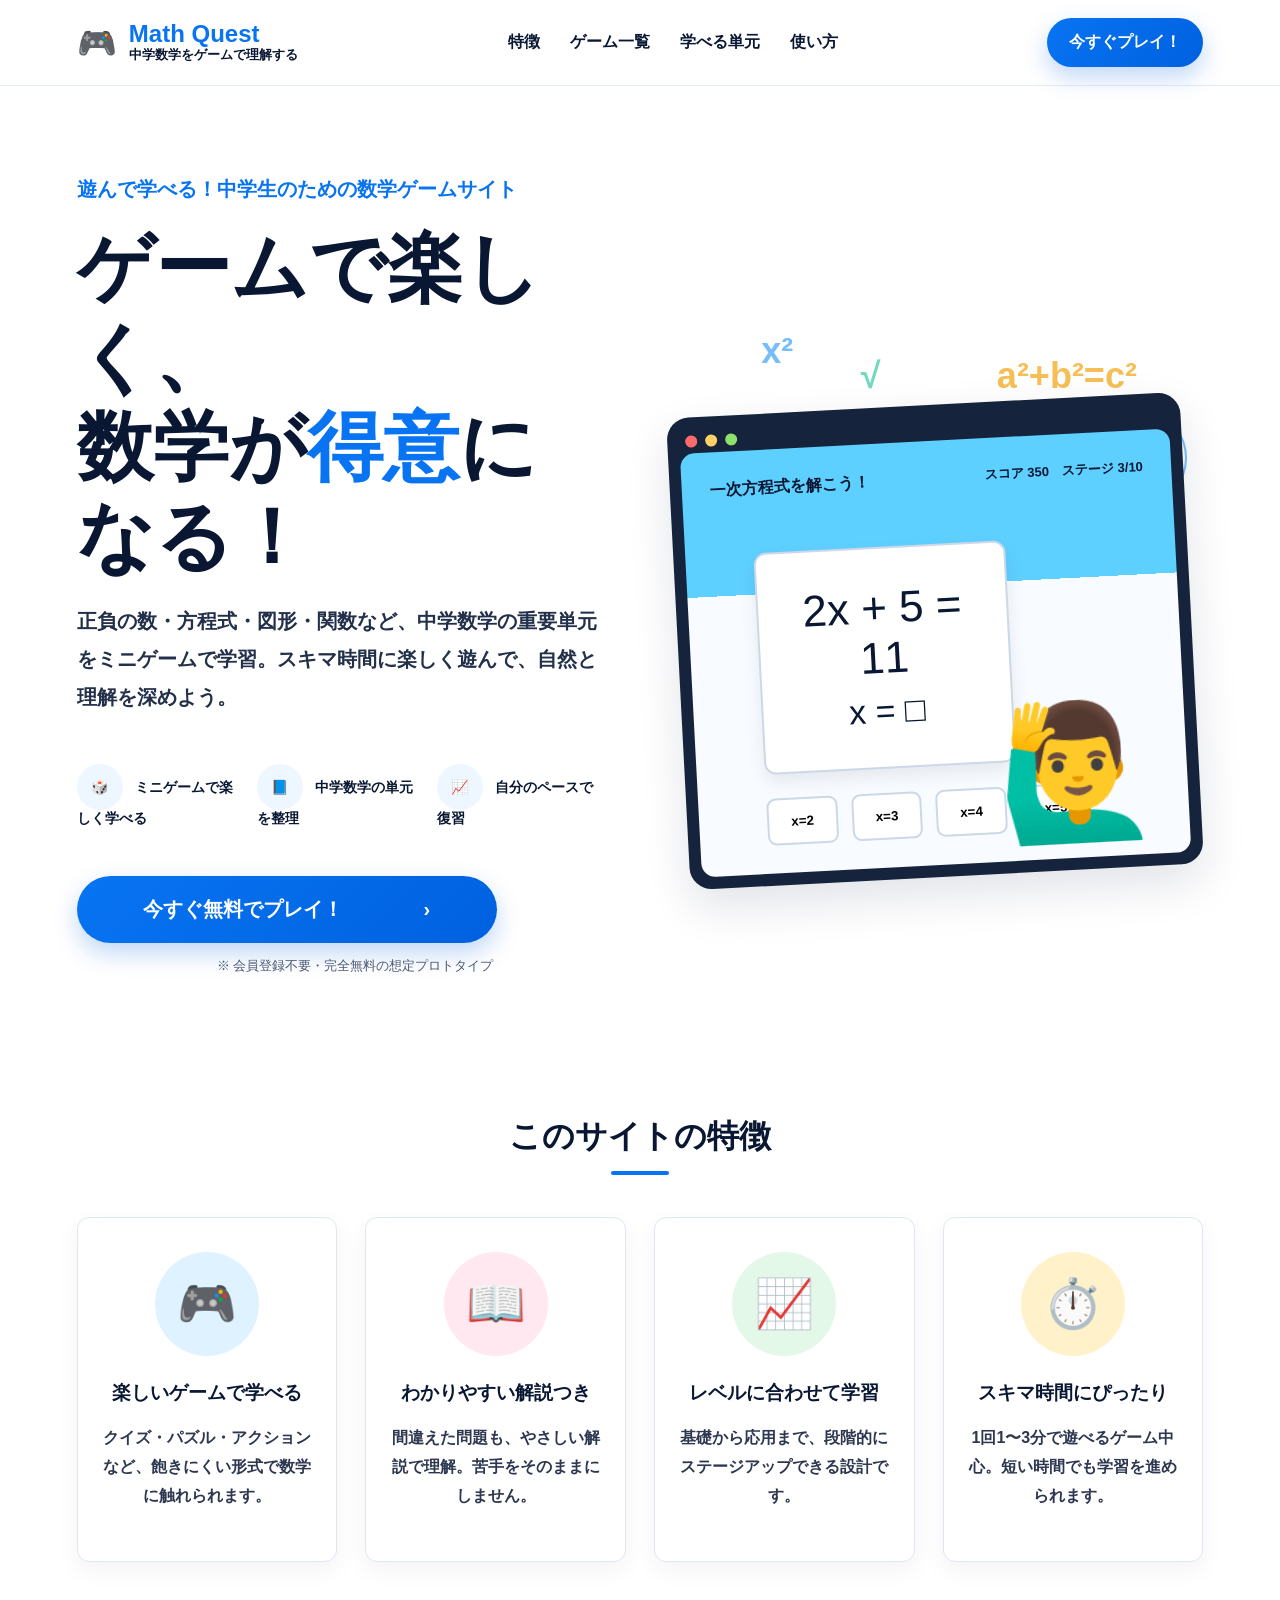
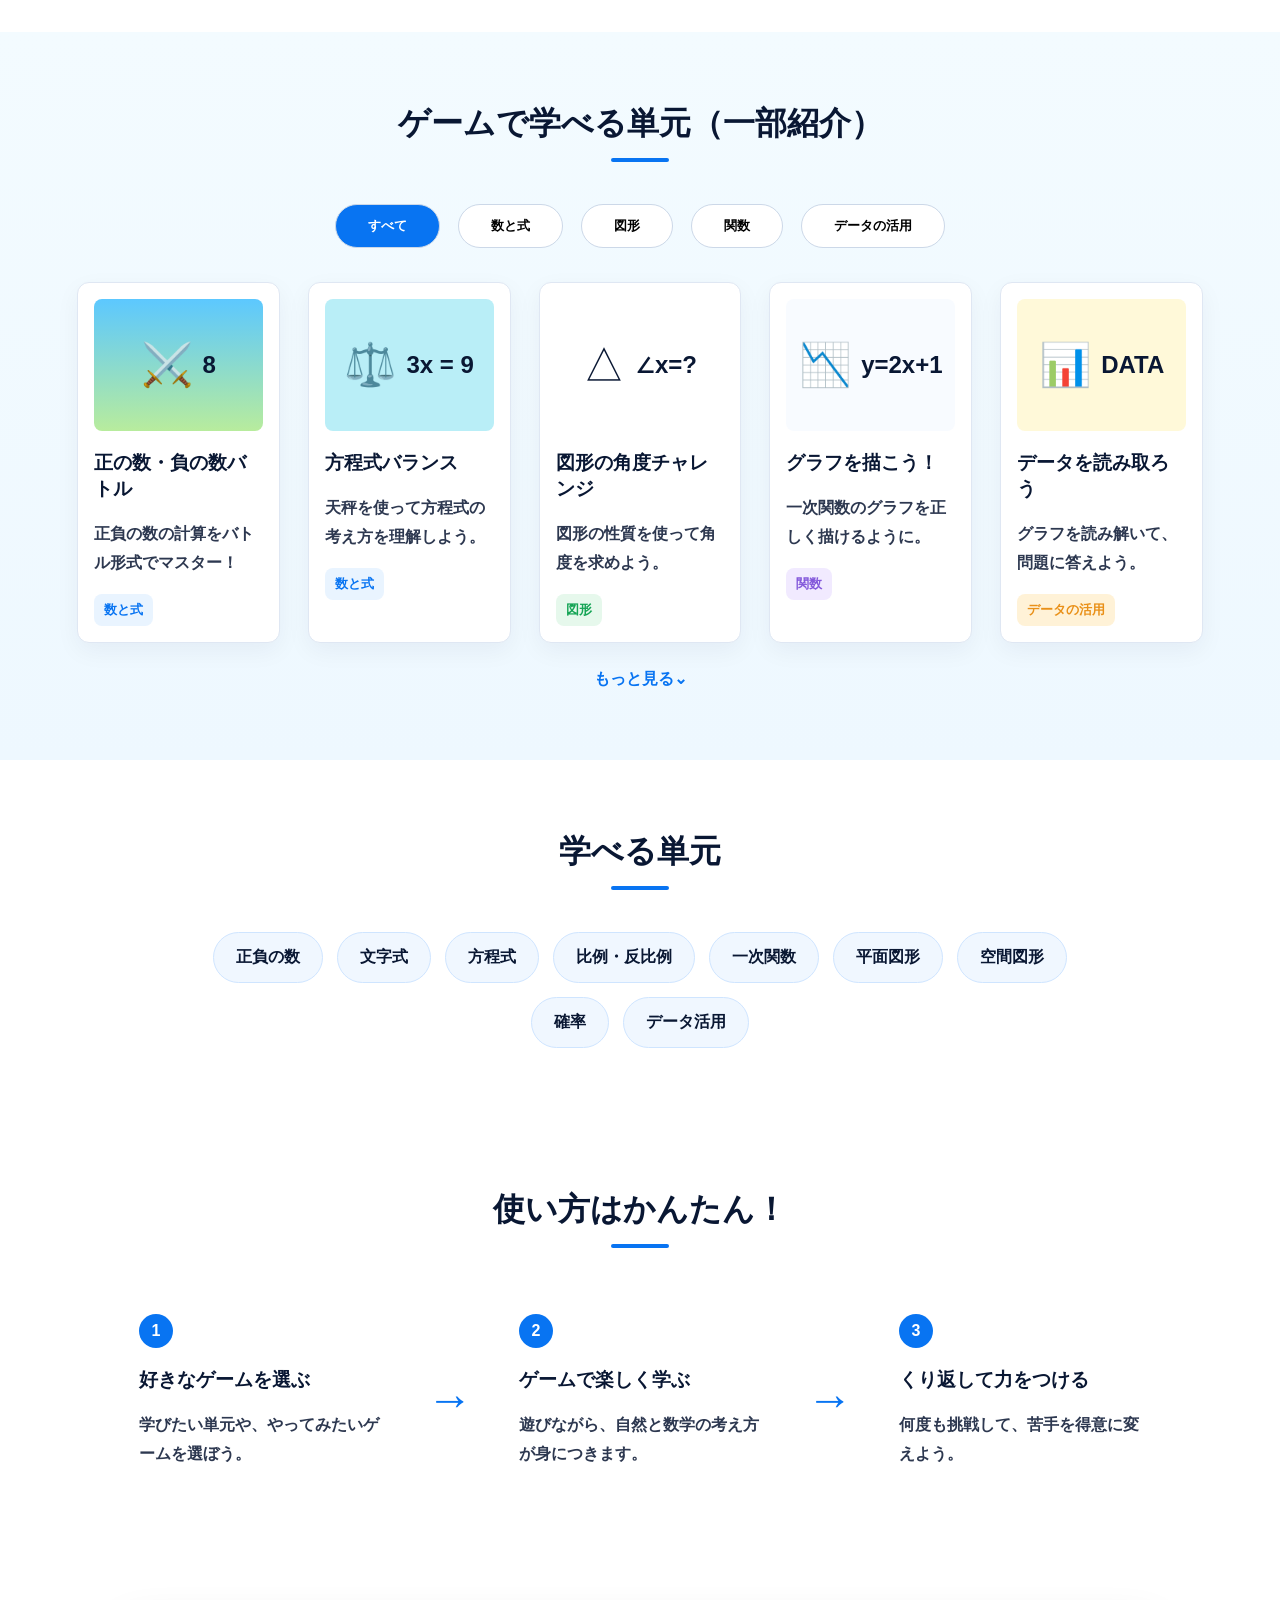
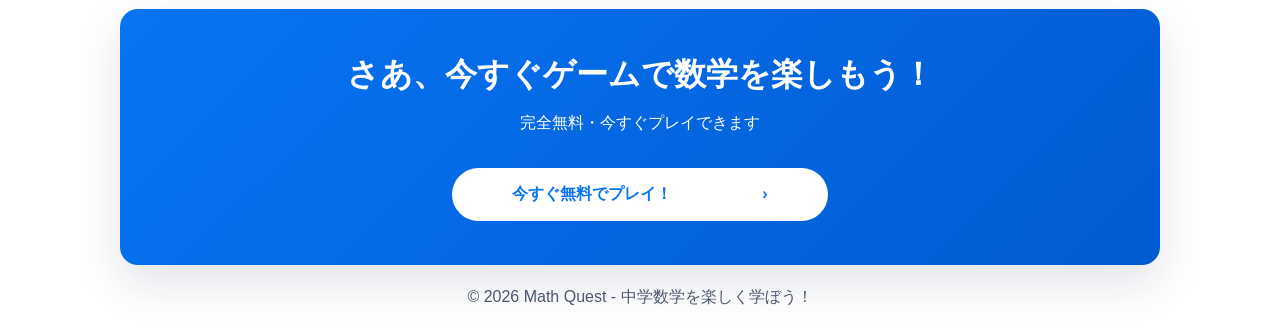
==== index.html @ fcbaea09 "Add files via upload" ====
<!DOCTYPE html>
<html lang="ja">
<head>
  <meta charset="UTF-8" />
  <meta name="viewport" content="width=device-width, initial-scale=1.0" />
  <title>Math Quest | 中学生向け数学ゲーム</title>
  <meta name="description" content="中学生の数学を、ミニゲームで楽しく体系的に学べる無料サイトのランディングページです。" />
  <link rel="stylesheet" href="styles.css" />
</head>
<body>
  <header class="site-header">
    <a class="brand" href="#top" aria-label="Math Quest トップへ">
      <span class="brand-icon">🎮</span>
      <span><strong>Math Quest</strong><small>中学数学をゲームで理解する</small></span>
    </a>
    <nav class="nav" aria-label="メインナビゲーション">
      <a href="#features">特徴</a><a href="#games">ゲーム一覧</a><a href="#units">学べる単元</a><a href="#howto">使い方</a>
    </nav>
    <a class="header-cta" href="#games">今すぐプレイ！</a>
  </header>

  <main id="top">
    <section class="hero section">
      <div class="hero-copy reveal">
        <p class="eyebrow">遊んで学べる！中学生のための数学ゲームサイト</p>
        <h1>ゲームで楽しく、<br>数学が<span>得意</span>になる！</h1>
        <p class="lead">正負の数・方程式・図形・関数など、中学数学の重要単元をミニゲームで学習。スキマ時間に楽しく遊んで、自然と理解を深めよう。</p>
        <div class="hero-points">
          <p><b>🎲</b> ミニゲームで楽しく学べる</p>
          <p><b>📘</b> 中学数学の単元を整理</p>
          <p><b>📈</b> 自分のペースで復習</p>
        </div>
        <a class="primary-btn" href="#games">今すぐ無料でプレイ！<span>›</span></a>
        <small class="note">※ 会員登録不要・完全無料の想定プロトタイプ</small>
      </div>

      <div class="hero-visual reveal" aria-label="数学ゲーム画面のイメージ">
        <span class="float f1">x²</span><span class="float f2">√</span><span class="float f3">a²+b²=c²</span><span class="float f4">π</span>
        <div class="game-window">
          <div class="window-bar"><span></span><span></span><span></span></div>
          <div class="game-screen">
            <div class="score"><b>一次方程式を解こう！</b><em>スコア 350　ステージ 3/10</em></div>
            <div class="question">2x + 5 = 11<br><span>x = □</span></div>
            <div class="answers"><button>x=2</button><button>x=3</button><button>x=4</button><button>x=5</button></div>
            <div class="character">🙋‍♂️</div>
          </div>
        </div>
      </div>
    </section>

    <section id="features" class="section features">
      <h2>このサイトの特徴</h2>
      <div class="cards four">
        <article class="card reveal"><div class="icon blue">🎮</div><h3>楽しいゲームで学べる</h3><p>クイズ・パズル・アクションなど、飽きにくい形式で数学に触れられます。</p></article>
        <article class="card reveal"><div class="icon pink">📖</div><h3>わかりやすい解説つき</h3><p>間違えた問題も、やさしい解説で理解。苦手をそのままにしません。</p></article>
        <article class="card reveal"><div class="icon green">📈</div><h3>レベルに合わせて学習</h3><p>基礎から応用まで、段階的にステージアップできる設計です。</p></article>
        <article class="card reveal"><div class="icon yellow">⏱️</div><h3>スキマ時間にぴったり</h3><p>1回1〜3分で遊べるゲーム中心。短い時間でも学習を進められます。</p></article>
      </div>
    </section>

    <section id="games" class="section games">
      <h2>ゲームで学べる単元（一部紹介）</h2>
      <div class="tabs"><button class="active">すべて</button><button>数と式</button><button>図形</button><button>関数</button><button>データの活用</button></div>
      <div class="cards game-grid">
        <article class="game-card reveal"><div class="thumb sky">⚔️<strong>8</strong></div><h3>正の数・負の数バトル</h3><p>正負の数の計算をバトル形式でマスター！</p><span>数と式</span></article>
        <article class="game-card reveal"><div class="thumb aqua">⚖️<strong>3x = 9</strong></div><h3>方程式バランス</h3><p>天秤を使って方程式の考え方を理解しよう。</p><span>数と式</span></article>
        <article class="game-card reveal"><div class="thumb white">△<strong>∠x=?</strong></div><h3>図形の角度チャレンジ</h3><p>図形の性質を使って角度を求めよう。</p><span class="green-tag">図形</span></article>
        <article class="game-card reveal"><div class="thumb graph">📉<strong>y=2x+1</strong></div><h3>グラフを描こう！</h3><p>一次関数のグラフを正しく描けるように。</p><span class="purple-tag">関数</span></article>
        <article class="game-card reveal"><div class="thumb chart">📊<strong>DATA</strong></div><h3>データを読み取ろう</h3><p>グラフを読み解いて、問題に答えよう。</p><span class="orange-tag">データの活用</span></article>
      </div>
      <a class="more" href="#cta">もっと見る⌄</a>
    </section>

    <section id="units" class="section units">
      <h2>学べる単元</h2>
      <div class="unit-list"><span>正負の数</span><span>文字式</span><span>方程式</span><span>比例・反比例</span><span>一次関数</span><span>平面図形</span><span>空間図形</span><span>確率</span><span>データ活用</span></div>
    </section>

    <section id="howto" class="section howto">
      <h2>使い方はかんたん！</h2>
      <div class="steps">
        <div class="step reveal"><b>1</b><h3>好きなゲームを選ぶ</h3><p>学びたい単元や、やってみたいゲームを選ぼう。</p></div>
        <div class="arrow">→</div>
        <div class="step reveal"><b>2</b><h3>ゲームで楽しく学ぶ</h3><p>遊びながら、自然と数学の考え方が身につきます。</p></div>
        <div class="arrow">→</div>
        <div class="step reveal"><b>3</b><h3>くり返して力をつける</h3><p>何度も挑戦して、苦手を得意に変えよう。</p></div>
      </div>
    </section>

    <section id="cta" class="cta reveal">
      <h2>さあ、今すぐゲームで数学を楽しもう！</h2>
      <p>完全無料・今すぐプレイできます</p>
      <a class="white-btn" href="#games">今すぐ無料でプレイ！<span>›</span></a>
    </section>
  </main>

  <footer>© 2026 Math Quest - 中学数学を楽しく学ぼう！</footer>
  <script src="script.js"></script>
</body>
</html>
---- styles.css ----
:root{--blue:#0874f2;--deep:#091733;--muted:#5c6880;--line:#dfe7f3;--bg:#f6fbff;--shadow:0 18px 45px rgba(9,28,64,.12)}*{box-sizing:border-box}html{scroll-behavior:smooth}body{margin:0;font-family:-apple-system,BlinkMacSystemFont,"Segoe UI",sans-serif;color:var(--deep);background:#fff}a{text-decoration:none;color:inherit}.site-header{position:sticky;top:0;z-index:20;display:flex;align-items:center;justify-content:space-between;gap:24px;padding:18px 6vw;background:rgba(255,255,255,.86);backdrop-filter:blur(16px);border-bottom:1px solid rgba(223,231,243,.8)}.brand{display:flex;gap:12px;align-items:center}.brand-icon{font-size:32px}.brand strong{display:block;font-size:24px;color:var(--blue);line-height:1}.brand small{display:block;font-weight:700}.nav{display:flex;gap:30px;font-weight:700}.nav a:hover{color:var(--blue)}.header-cta,.primary-btn{background:linear-gradient(135deg,#0874f2,#0061df);color:#fff;border-radius:999px;font-weight:800;box-shadow:0 10px 24px rgba(0,97,223,.25)}.header-cta{padding:14px 22px}.section{padding:70px 6vw}.hero{display:grid;grid-template-columns:1fr 1.05fr;gap:48px;align-items:center;min-height:680px}.eyebrow{color:var(--blue);font-weight:900;font-size:20px}.hero h1{font-size:clamp(44px,6vw,76px);line-height:1.18;margin:18px 0}.hero h1 span{color:var(--blue)}.lead{font-size:20px;line-height:1.9;font-weight:700;color:#23304a}.hero-points{display:grid;grid-template-columns:repeat(3,1fr);gap:14px;margin:34px 0}.hero-points p{font-weight:800;font-size:14px}.hero-points b{display:inline-grid;place-items:center;width:46px;height:46px;margin-right:8px;border-radius:50%;background:#eef6ff}.primary-btn{display:inline-flex;align-items:center;justify-content:center;gap:80px;min-width:420px;padding:20px 28px;font-size:20px}.note{display:block;margin:14px 0 0 140px;color:#4b5870}.hero-visual{position:relative;min-height:500px}.float{position:absolute;color:#77bdfb;font-weight:900;font-size:36px}.f1{left:20%;top:3%}.f2{left:38%;top:8%;color:#71d9bf}.f3{right:12%;top:8%;color:#f6bf55}.f4{right:3%;top:20%;border:2px solid #77bdfb;border-radius:50%;padding:20px}.game-window{position:absolute;left:5%;right:2%;top:18%;padding:12px;background:#16233c;border-radius:22px;transform:rotate(-3deg);box-shadow:var(--shadow)}.window-bar{display:flex;gap:8px;padding:6px}.window-bar span{width:12px;height:12px;border-radius:50%;background:#ff6b6b}.window-bar span:nth-child(2){background:#ffd166}.window-bar span:nth-child(3){background:#8ee26b}.game-screen{position:relative;min-height:330px;padding:28px;border-radius:14px;background:linear-gradient(#5ed0ff 0 34%,#f8fbff 34% 100%);overflow:hidden}.score{display:flex;justify-content:space-between;font-weight:800}.score em{font-style:normal;font-size:13px}.question{width:58%;margin:54px 0 24px 40px;padding:34px;background:white;border:2px solid #ccd8e8;border-radius:12px;text-align:center;font-size:44px;box-shadow:0 8px 18px rgba(0,0,0,.08)}.question span{font-size:34px}.answers{display:flex;gap:14px;margin-left:40px}.answers button{padding:14px 22px;background:white;border:2px solid #ccd8e8;border-radius:9px;font-weight:800}.character{position:absolute;right:28px;bottom:10px;font-size:130px}h2{text-align:center;font-size:32px;margin:0 0 42px}h2:after{content:"";display:block;width:58px;height:4px;background:var(--blue);border-radius:5px;margin:12px auto}.cards{display:grid;gap:28px}.four{grid-template-columns:repeat(4,1fr)}.card,.game-card{background:#fff;border:1px solid var(--line);border-radius:12px;box-shadow:0 8px 24px rgba(9,28,64,.05);transition:.25s}.card:hover,.game-card:hover{transform:translateY(-6px);box-shadow:var(--shadow)}.card{text-align:center;padding:34px 24px}.icon{width:104px;height:104px;display:grid;place-items:center;border-radius:50%;margin:0 auto 24px;font-size:48px}.blue{background:#dff2ff}.pink{background:#ffe8ef}.green{background:#e4f8e9}.yellow{background:#fff1c9}.card p,.game-card p,.step p{line-height:1.8;color:#2d3850;font-weight:650}.games{background:linear-gradient(180deg,#f3fbff,#eef8ff)}.tabs{display:flex;justify-content:center;gap:18px;margin-bottom:34px}.tabs button{border:1px solid #ccd8e8;background:#fff;border-radius:999px;padding:12px 32px;font-weight:800}.tabs .active{background:var(--blue);color:#fff}.game-grid{grid-template-columns:repeat(5,1fr)}.game-card{padding:16px}.thumb{height:132px;border-radius:8px;display:flex;align-items:center;justify-content:center;gap:10px;font-size:42px;margin-bottom:18px;overflow:hidden}.thumb strong{font-size:24px}.sky{background:linear-gradient(#5cc8ff,#b8ec9d)}.aqua{background:#b9eef7}.white{background:#fff}.graph{background:#f8fbff}.chart{background:#fff9d9}.game-card span{display:inline-block;background:#e9f4ff;color:var(--blue);padding:7px 10px;border-radius:8px;font-weight:800;font-size:13px}.game-card .green-tag{background:#e6f8ec;color:#15a455}.game-card .purple-tag{background:#f1eaff;color:#8358db}.game-card .orange-tag{background:#fff2d7;color:#e99018}.more{display:block;text-align:center;margin-top:26px;color:var(--blue);font-weight:900}.unit-list{display:flex;flex-wrap:wrap;justify-content:center;gap:14px;max-width:900px;margin:auto}.unit-list span{padding:14px 22px;background:#f0f7ff;border:1px solid #cfe5ff;border-radius:999px;font-weight:800}.steps{display:grid;grid-template-columns:1fr auto 1fr auto 1fr;gap:22px;align-items:center;max-width:1050px;margin:auto}.step{padding:24px}.step b{display:inline-grid;place-items:center;width:34px;height:34px;background:var(--blue);color:#fff;border-radius:50%}.arrow{font-size:46px;color:var(--blue)}.cta{max-width:1040px;margin:30px auto 0;padding:44px 20px;border-radius:18px;background:linear-gradient(135deg,#0874f2,#005bd1);color:#fff;text-align:center;box-shadow:var(--shadow)}.cta h2{margin-bottom:8px}.cta h2:after{display:none}.white-btn{display:inline-flex;align-items:center;gap:90px;margin-top:18px;background:#fff;color:var(--blue);border-radius:999px;padding:16px 60px;font-weight:900}footer{text-align:center;padding:22px;color:#4b5870}.reveal{opacity:0;transform:translateY(24px);transition:.7s}.reveal.is-visible{opacity:1;transform:none}@media(max-width:900px){.site-header{padding:14px 18px}.nav{display:none}.brand strong{font-size:20px}.header-cta{padding:11px 14px}.hero{grid-template-columns:1fr;min-height:auto;padding-top:40px}.hero-points{grid-template-columns:1fr}.primary-btn{min-width:0;width:100%;gap:40px}.note{margin-left:0;text-align:center}.hero-visual{min-height:420px}.game-window{left:0;right:0}.question{width:74%;margin-left:10px;font-size:30px}.answers{margin-left:10px;flex-wrap:wrap}.character{font-size:84px}.four,.game-grid{grid-template-columns:1fr}.tabs{flex-wrap:wrap}.steps{grid-template-columns:1fr}.arrow{text-align:center;transform:rotate(90deg)}}
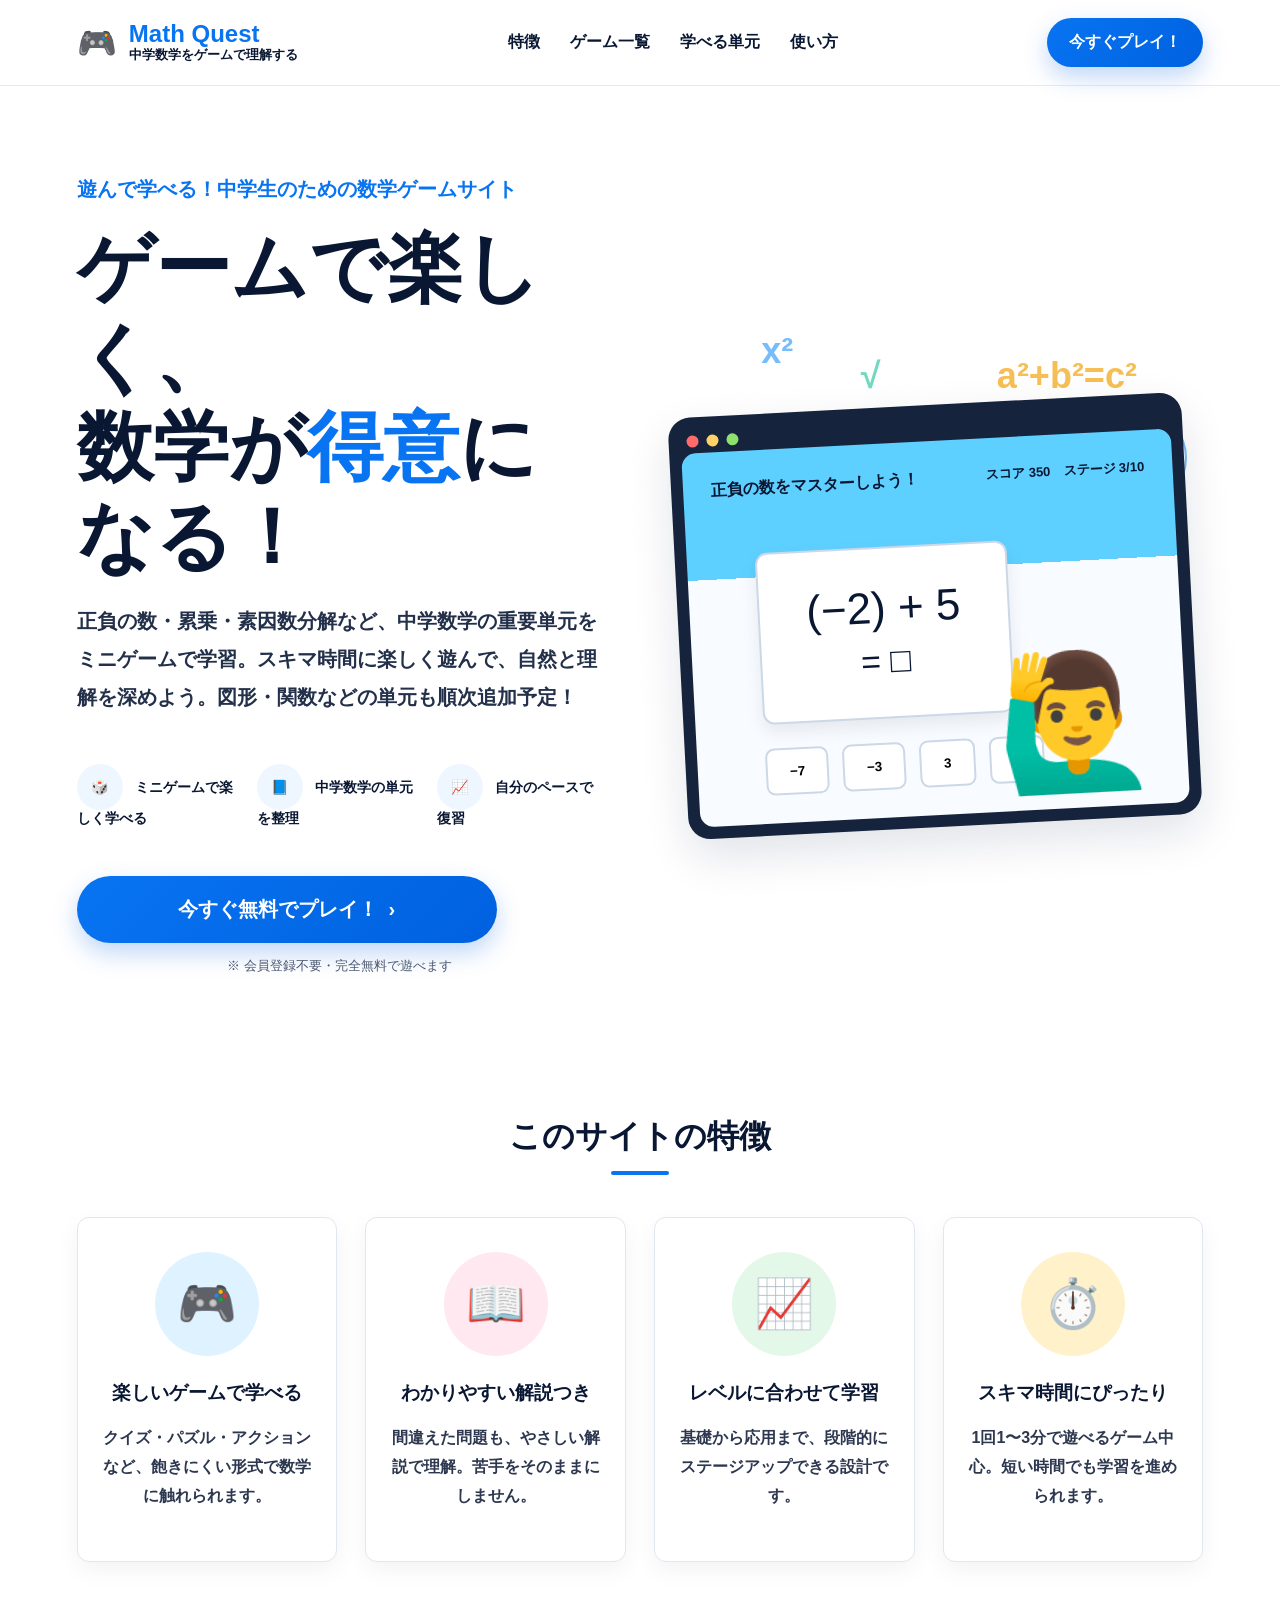
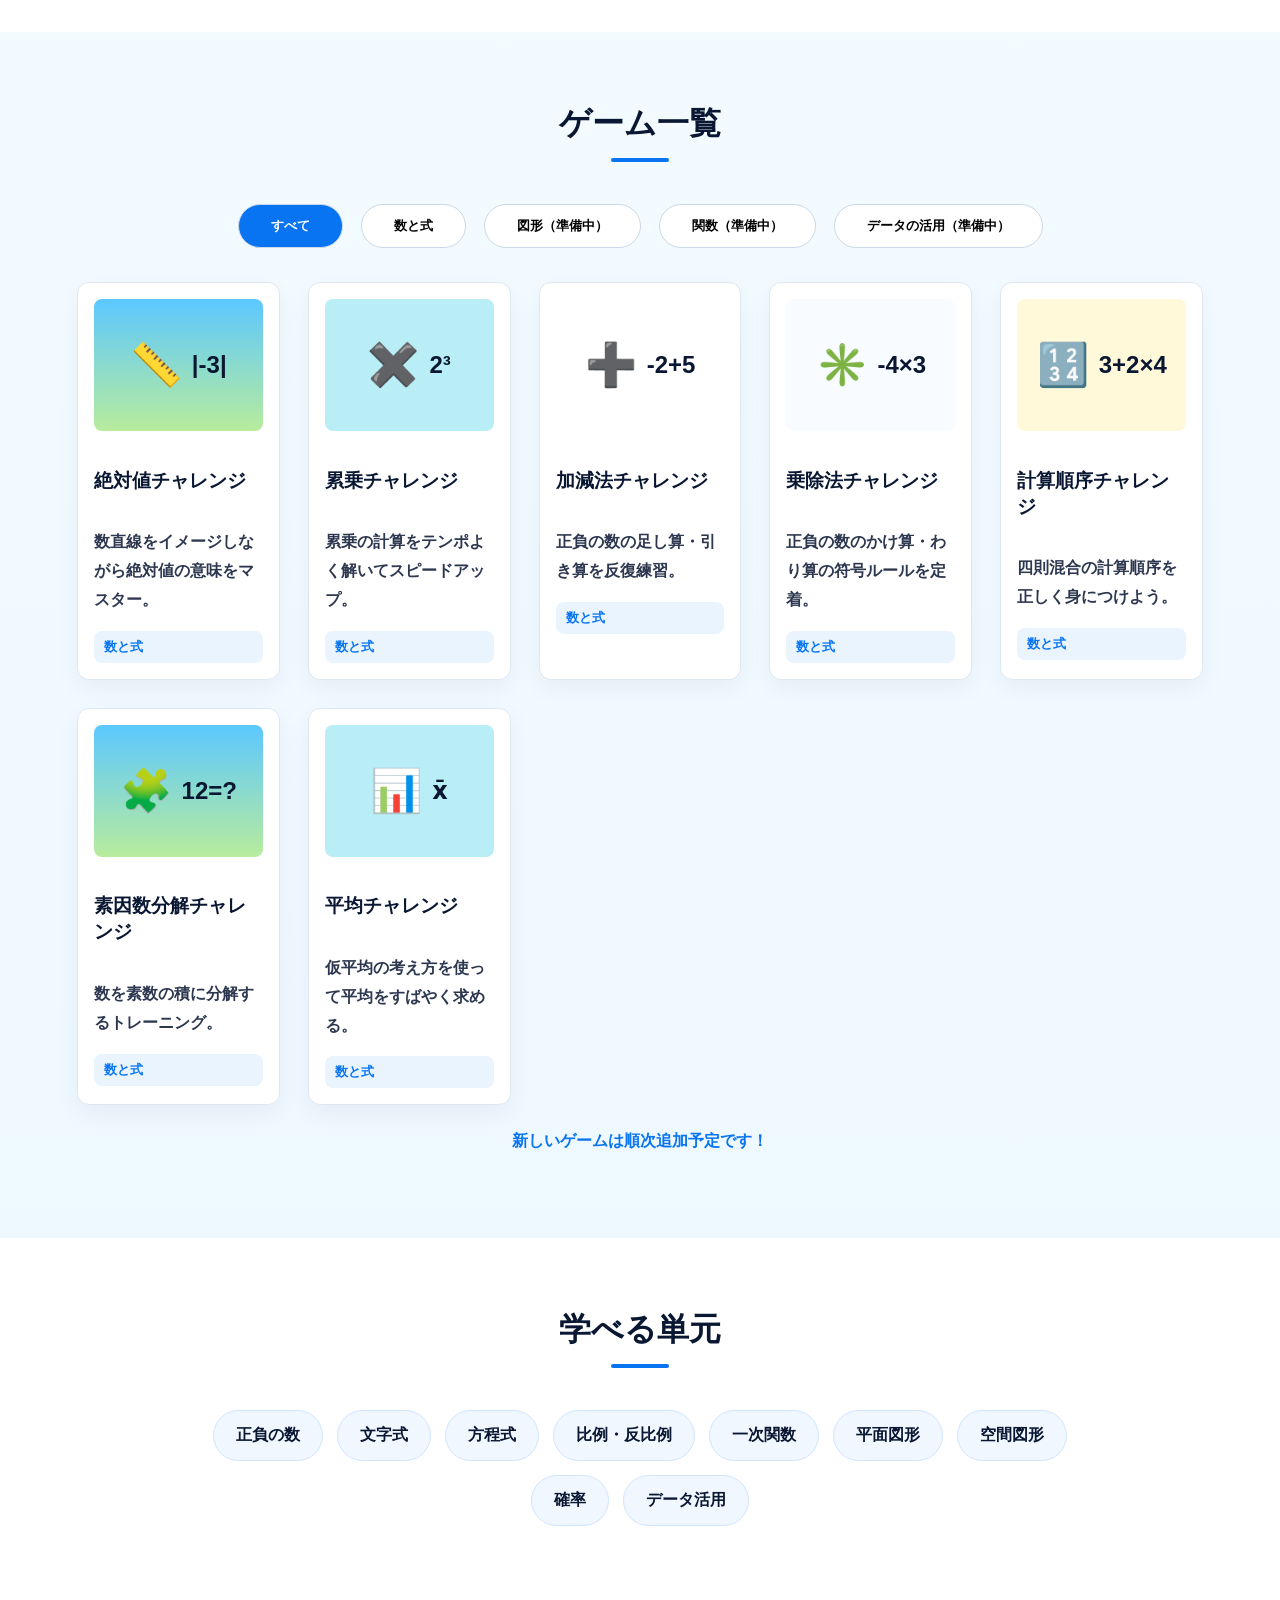
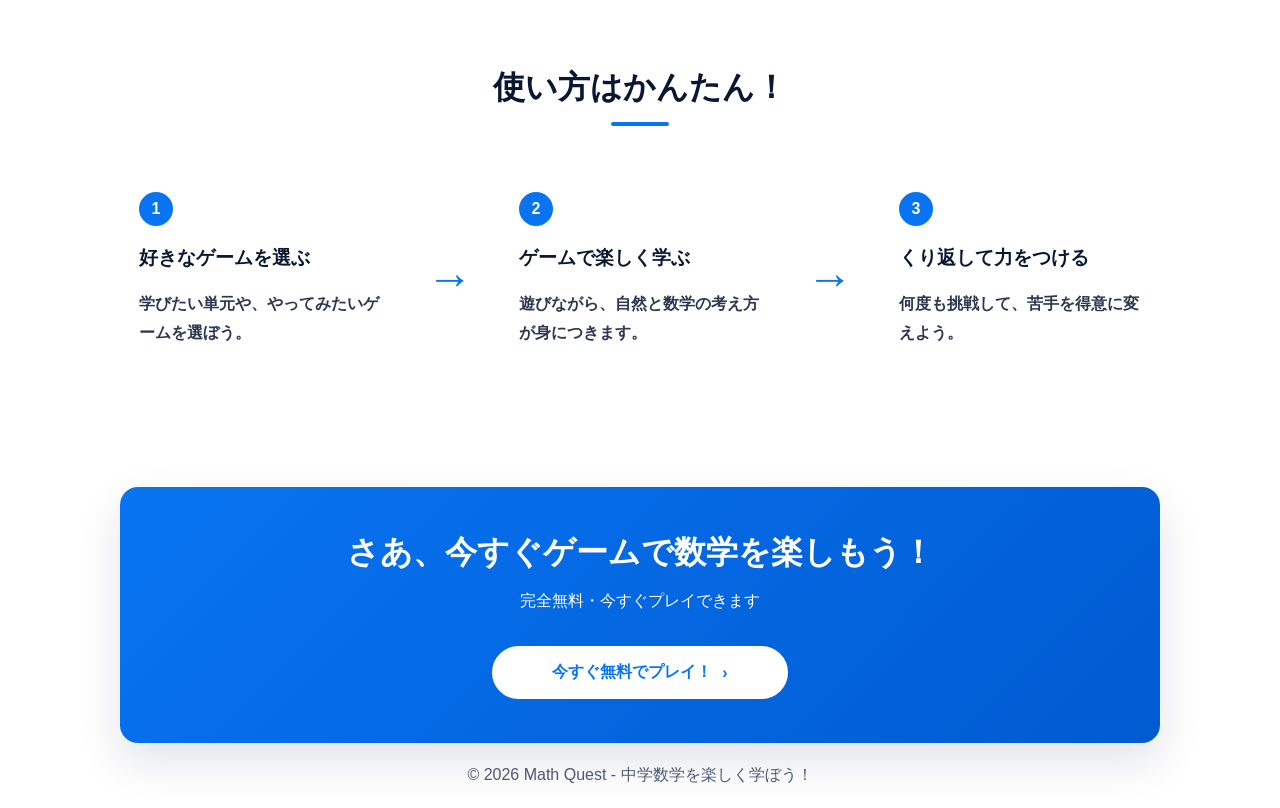
==== commit 1f87c572: "Add files via upload" ====
--- a/index.html
+++ b/index.html
@@ -4,8 +4,12 @@
   <meta charset="UTF-8" />
   <meta name="viewport" content="width=device-width, initial-scale=1.0" />
   <title>Math Quest | 中学生向け数学ゲーム</title>
-  <meta name="description" content="中学生の数学を、ミニゲームで楽しく体系的に学べる無料サイトのランディングページです。" />
-  <link rel="stylesheet" href="styles.css" />
+  <meta name="description" content="正負の数・累乗・素因数分解など、中学数学をミニゲームで楽しく学べる無料サイト。会員登録不要で今すぐ遊べます。" />
+  <meta property="og:title" content="Math Quest | 中学生向け数学ゲーム" />
+  <meta property="og:description" content="正負の数・累乗・素因数分解など、中学数学の重要単元をミニゲームで楽しく学習。図形・関数の単元も順次追加予定。" />
+  <meta property="og:type" content="website" />
+  <link rel="stylesheet" href="css/styles.css" />
+  <noscript><style>.reveal{opacity:1!important;transform:none!important}</style></noscript>
 </head>
 <body>
   <header class="site-header">
@@ -13,10 +17,13 @@
       <span class="brand-icon">🎮</span>
       <span><strong>Math Quest</strong><small>中学数学をゲームで理解する</small></span>
     </a>
-    <nav class="nav" aria-label="メインナビゲーション">
+    <nav class="nav" id="mainNav" aria-label="メインナビゲーション">
       <a href="#features">特徴</a><a href="#games">ゲーム一覧</a><a href="#units">学べる単元</a><a href="#howto">使い方</a>
     </nav>
     <a class="header-cta" href="#games">今すぐプレイ！</a>
+    <button class="nav-toggle" id="navToggle" aria-label="メニューを開く" aria-expanded="false" aria-controls="mainNav">
+      <span></span><span></span><span></span>
+    </button>
   </header>
 
   <main id="top">
@@ -24,14 +31,14 @@
       <div class="hero-copy reveal">
         <p class="eyebrow">遊んで学べる！中学生のための数学ゲームサイト</p>
         <h1>ゲームで楽しく、<br>数学が<span>得意</span>になる！</h1>
-        <p class="lead">正負の数・方程式・図形・関数など、中学数学の重要単元をミニゲームで学習。スキマ時間に楽しく遊んで、自然と理解を深めよう。</p>
+        <p class="lead">正負の数・累乗・素因数分解など、中学数学の重要単元をミニゲームで学習。スキマ時間に楽しく遊んで、自然と理解を深めよう。図形・関数などの単元も順次追加予定！</p>
         <div class="hero-points">
           <p><b>🎲</b> ミニゲームで楽しく学べる</p>
           <p><b>📘</b> 中学数学の単元を整理</p>
           <p><b>📈</b> 自分のペースで復習</p>
         </div>
         <a class="primary-btn" href="#games">今すぐ無料でプレイ！<span>›</span></a>
-        <small class="note">※ 会員登録不要・完全無料の想定プロトタイプ</small>
+        <small class="note">※ 会員登録不要・完全無料で遊べます</small>
       </div>
 
       <div class="hero-visual reveal" aria-label="数学ゲーム画面のイメージ">
@@ -39,9 +46,9 @@
         <div class="game-window">
           <div class="window-bar"><span></span><span></span><span></span></div>
           <div class="game-screen">
-            <div class="score"><b>一次方程式を解こう！</b><em>スコア 350　ステージ 3/10</em></div>
-            <div class="question">2x + 5 = 11<br><span>x = □</span></div>
-            <div class="answers"><button>x=2</button><button>x=3</button><button>x=4</button><button>x=5</button></div>
+            <div class="score"><b>正負の数をマスターしよう！</b><em>スコア 350　ステージ 3/10</em></div>
+            <div class="question">(−2) + 5<br><span>= □</span></div>
+            <div class="answers"><button>−7</button><button>−3</button><button>3</button><button>7</button></div>
             <div class="character">🙋‍♂️</div>
           </div>
         </div>
@@ -59,16 +66,21 @@
     </section>
 
     <section id="games" class="section games">
-      <h2>ゲームで学べる単元（一部紹介）</h2>
-      <div class="tabs"><button class="active">すべて</button><button>数と式</button><button>図形</button><button>関数</button><button>データの活用</button></div>
-      <div class="cards game-grid">
-        <article class="game-card reveal"><div class="thumb sky">⚔️<strong>8</strong></div><h3>正の数・負の数バトル</h3><p>正負の数の計算をバトル形式でマスター！</p><span>数と式</span></article>
-        <article class="game-card reveal"><div class="thumb aqua">⚖️<strong>3x = 9</strong></div><h3>方程式バランス</h3><p>天秤を使って方程式の考え方を理解しよう。</p><span>数と式</span></article>
-        <article class="game-card reveal"><div class="thumb white">△<strong>∠x=?</strong></div><h3>図形の角度チャレンジ</h3><p>図形の性質を使って角度を求めよう。</p><span class="green-tag">図形</span></article>
-        <article class="game-card reveal"><div class="thumb graph">📉<strong>y=2x+1</strong></div><h3>グラフを描こう！</h3><p>一次関数のグラフを正しく描けるように。</p><span class="purple-tag">関数</span></article>
-        <article class="game-card reveal"><div class="thumb chart">📊<strong>DATA</strong></div><h3>データを読み取ろう</h3><p>グラフを読み解いて、問題に答えよう。</p><span class="orange-tag">データの活用</span></article>
+      <h2>ゲーム一覧</h2>
+      <div class="tabs" role="tablist" aria-label="単元でしぼり込む">
+        <button class="active" role="tab" aria-selected="true" data-filter="すべて">すべて</button><button role="tab" aria-selected="false" data-filter="数と式">数と式</button><button role="tab" aria-selected="false" data-filter="図形">図形（準備中）</button><button role="tab" aria-selected="false" data-filter="関数">関数（準備中）</button><button role="tab" aria-selected="false" data-filter="データの活用">データの活用（準備中）</button>
       </div>
-      <a class="more" href="#cta">もっと見る⌄</a>
+      <div class="cards game-grid" id="gameGrid">
+        <a class="game-card reveal" data-category="数と式" href="games/absolute.html"><div class="thumb sky">📏<strong>|-3|</strong></div><h3>絶対値チャレンジ</h3><p>数直線をイメージしながら絶対値の意味をマスター。</p><span>数と式</span></a>
+        <a class="game-card reveal" data-category="数と式" href="games/powers.html"><div class="thumb aqua">✖️<strong>2³</strong></div><h3>累乗チャレンジ</h3><p>累乗の計算をテンポよく解いてスピードアップ。</p><span>数と式</span></a>
+        <a class="game-card reveal" data-category="数と式" href="games/addition.html"><div class="thumb white">➕<strong>-2+5</strong></div><h3>加減法チャレンジ</h3><p>正負の数の足し算・引き算を反復練習。</p><span>数と式</span></a>
+        <a class="game-card reveal" data-category="数と式" href="games/multiply.html"><div class="thumb graph">✳️<strong>-4×3</strong></div><h3>乗除法チャレンジ</h3><p>正負の数のかけ算・わり算の符号ルールを定着。</p><span>数と式</span></a>
+        <a class="game-card reveal" data-category="数と式" href="games/order.html"><div class="thumb chart">🔢<strong>3+2×4</strong></div><h3>計算順序チャレンジ</h3><p>四則混合の計算順序を正しく身につけよう。</p><span>数と式</span></a>
+        <a class="game-card reveal" data-category="数と式" href="games/factorize.html"><div class="thumb sky">🧩<strong>12=?</strong></div><h3>素因数分解チャレンジ</h3><p>数を素数の積に分解するトレーニング。</p><span>数と式</span></a>
+        <a class="game-card reveal" data-category="数と式" href="games/average.html"><div class="thumb aqua">📊<strong>x̄</strong></div><h3>平均チャレンジ</h3><p>仮平均の考え方を使って平均をすばやく求める。</p><span>数と式</span></a>
+      </div>
+      <p class="no-results" id="noResults" hidden>該当するゲームはまだ準備中です。</p>
+      <p class="more">新しいゲームは順次追加予定です！</p>
     </section>
 
     <section id="units" class="section units">
@@ -95,6 +107,6 @@
   </main>
 
   <footer>© 2026 Math Quest - 中学数学を楽しく学ぼう！</footer>
-  <script src="script.js"></script>
+  <script src="js/script.js"></script>
 </body>
 </html>
--- a/css/styles.css
+++ b/css/styles.css
@@ -0,0 +1 @@
+:root{--blue:#0874f2;--deep:#091733;--muted:#5c6880;--line:#dfe7f3;--bg:#f6fbff;--shadow:0 18px 45px rgba(9,28,64,.12)}*{box-sizing:border-box}html{scroll-behavior:smooth}body{margin:0;font-family:-apple-system,BlinkMacSystemFont,"Segoe UI",sans-serif;color:var(--deep);background:#fff}a{text-decoration:none;color:inherit}.site-header{position:sticky;top:0;z-index:20;display:flex;align-items:center;justify-content:space-between;gap:24px;padding:18px 6vw;background:rgba(255,255,255,.86);backdrop-filter:blur(16px);border-bottom:1px solid rgba(223,231,243,.8)}.brand{display:flex;gap:12px;align-items:center}.brand-icon{font-size:32px}.brand strong{display:block;font-size:24px;color:var(--blue);line-height:1}.brand small{display:block;font-weight:700}.nav{display:flex;gap:30px;font-weight:700}.nav a:hover{color:var(--blue)}.header-cta,.primary-btn{background:linear-gradient(135deg,#0874f2,#0061df);color:#fff;border-radius:999px;font-weight:800;box-shadow:0 10px 24px rgba(0,97,223,.25)}.header-cta{padding:14px 22px}.section{padding:70px 6vw}.hero{display:grid;grid-template-columns:1fr 1.05fr;gap:48px;align-items:center;min-height:680px}.eyebrow{color:var(--blue);font-weight:900;font-size:20px}.hero h1{font-size:clamp(44px,6vw,76px);line-height:1.18;margin:18px 0}.hero h1 span{color:var(--blue)}.lead{font-size:20px;line-height:1.9;font-weight:700;color:#23304a}.hero-points{display:grid;grid-template-columns:repeat(3,1fr);gap:14px;margin:34px 0}.hero-points p{font-weight:800;font-size:14px}.hero-points b{display:inline-grid;place-items:center;width:46px;height:46px;margin-right:8px;border-radius:50%;background:#eef6ff}.primary-btn{display:inline-flex;align-items:center;justify-content:center;gap:10px;min-width:420px;padding:20px 28px;font-size:20px}.note{display:block;margin:14px 0 0;text-align:center;color:#4b5870}.hero-visual{position:relative;min-height:500px}.float{position:absolute;color:#77bdfb;font-weight:900;font-size:36px}.f1{left:20%;top:3%}.f2{left:38%;top:8%;color:#71d9bf}.f3{right:12%;top:8%;color:#f6bf55}.f4{right:3%;top:20%;border:2px solid #77bdfb;border-radius:50%;padding:20px}.game-window{position:absolute;left:5%;right:2%;top:18%;padding:12px;background:#16233c;border-radius:22px;transform:rotate(-3deg);box-shadow:var(--shadow)}.window-bar{display:flex;gap:8px;padding:6px}.window-bar span{width:12px;height:12px;border-radius:50%;background:#ff6b6b}.window-bar span:nth-child(2){background:#ffd166}.window-bar span:nth-child(3){background:#8ee26b}.game-screen{position:relative;min-height:330px;padding:28px;border-radius:14px;background:linear-gradient(#5ed0ff 0 34%,#f8fbff 34% 100%);overflow:hidden}.score{display:flex;justify-content:space-between;font-weight:800}.score em{font-style:normal;font-size:13px}.question{width:58%;margin:54px 0 24px 40px;padding:34px;background:white;border:2px solid #ccd8e8;border-radius:12px;text-align:center;font-size:44px;box-shadow:0 8px 18px rgba(0,0,0,.08)}.question span{font-size:34px}.answers{display:flex;gap:14px;margin-left:40px}.answers button{padding:14px 22px;background:white;border:2px solid #ccd8e8;border-radius:9px;font-weight:800}.character{position:absolute;right:28px;bottom:10px;font-size:130px}h2{text-align:center;font-size:32px;margin:0 0 42px}h2:after{content:"";display:block;width:58px;height:4px;background:var(--blue);border-radius:5px;margin:12px auto}.cards{display:grid;gap:28px}.four{grid-template-columns:repeat(4,1fr)}.card,.game-card{background:#fff;border:1px solid var(--line);border-radius:12px;box-shadow:0 8px 24px rgba(9,28,64,.05);transition:.25s}.card:hover,.game-card:hover{transform:translateY(-6px);box-shadow:var(--shadow)}.card{text-align:center;padding:34px 24px}.icon{width:104px;height:104px;display:grid;place-items:center;border-radius:50%;margin:0 auto 24px;font-size:48px}.blue{background:#dff2ff}.pink{background:#ffe8ef}.green{background:#e4f8e9}.yellow{background:#fff1c9}.card p,.game-card p,.step p{line-height:1.8;color:#2d3850;font-weight:650}.games{background:linear-gradient(180deg,#f3fbff,#eef8ff)}.tabs{display:flex;justify-content:center;gap:18px;margin-bottom:34px}.tabs button{border:1px solid #ccd8e8;background:#fff;border-radius:999px;padding:12px 32px;font-weight:800}.tabs .active{background:var(--blue);color:#fff}.game-grid{grid-template-columns:repeat(auto-fill,minmax(190px,1fr))}.game-card{padding:16px;display:flex;flex-direction:column}.thumb{height:132px;border-radius:8px;display:flex;align-items:center;justify-content:center;gap:10px;font-size:42px;margin-bottom:18px;overflow:hidden}.thumb strong{font-size:24px}.sky{background:linear-gradient(#5cc8ff,#b8ec9d)}.aqua{background:#b9eef7}.white{background:#fff}.graph{background:#f8fbff}.chart{background:#fff9d9}.game-card span{display:inline-block;background:#e9f4ff;color:var(--blue);padding:7px 10px;border-radius:8px;font-weight:800;font-size:13px}.game-card .green-tag{background:#e6f8ec;color:#15a455}.game-card .purple-tag{background:#f1eaff;color:#8358db}.game-card .orange-tag{background:#fff2d7;color:#e99018}.more{display:block;text-align:center;margin-top:26px;color:var(--blue);font-weight:900}.unit-list{display:flex;flex-wrap:wrap;justify-content:center;gap:14px;max-width:900px;margin:auto}.unit-list span{padding:14px 22px;background:#f0f7ff;border:1px solid #cfe5ff;border-radius:999px;font-weight:800}.steps{display:grid;grid-template-columns:1fr auto 1fr auto 1fr;gap:22px;align-items:center;max-width:1050px;margin:auto}.step{padding:24px}.step b{display:inline-grid;place-items:center;width:34px;height:34px;background:var(--blue);color:#fff;border-radius:50%}.arrow{font-size:46px;color:var(--blue)}.cta{max-width:1040px;margin:30px auto 0;padding:44px 20px;border-radius:18px;background:linear-gradient(135deg,#0874f2,#005bd1);color:#fff;text-align:center;box-shadow:var(--shadow)}.cta h2{margin-bottom:8px}.cta h2:after{display:none}.white-btn{display:inline-flex;align-items:center;justify-content:center;gap:10px;margin-top:18px;background:#fff;color:var(--blue);border-radius:999px;padding:16px 60px;font-weight:900}.nav-toggle{display:none;flex-direction:column;justify-content:center;gap:5px;width:40px;height:40px;background:none;border:none;cursor:pointer;padding:0}.nav-toggle span{display:block;width:100%;height:3px;background:var(--deep);border-radius:2px;transition:.25s}.nav-toggle.is-open span:nth-child(1){transform:translateY(8px) rotate(45deg)}.nav-toggle.is-open span:nth-child(2){opacity:0}.nav-toggle.is-open span:nth-child(3){transform:translateY(-8px) rotate(-45deg)}.no-results{text-align:center;color:var(--muted);font-weight:700;padding:20px}footer{text-align:center;padding:22px;color:#4b5870}.reveal{opacity:0;transform:translateY(24px);transition:.7s}.reveal.is-visible{opacity:1;transform:none}@media(max-width:900px){.site-header{padding:14px 18px}.nav-toggle{display:flex}.nav{display:none;position:absolute;top:100%;left:0;right:0;flex-direction:column;gap:0;background:#fff;border-bottom:1px solid var(--line);box-shadow:0 12px 24px rgba(9,28,64,.08)}.nav.is-open{display:flex}.nav a{padding:16px 18px;border-top:1px solid var(--line)}.brand strong{font-size:20px}.header-cta{padding:11px 14px}.hero{grid-template-columns:1fr;min-height:auto;padding-top:40px}.hero-points{grid-template-columns:1fr}.primary-btn{min-width:0;width:100%;gap:40px}.hero-visual{min-height:420px}.game-window{left:0;right:0}.question{width:74%;margin-left:10px;font-size:30px}.answers{margin-left:10px;flex-wrap:wrap}.character{font-size:84px}.four,.game-grid{grid-template-columns:1fr}.tabs{flex-wrap:wrap}.steps{grid-template-columns:1fr}.arrow{text-align:center;transform:rotate(90deg)}}
